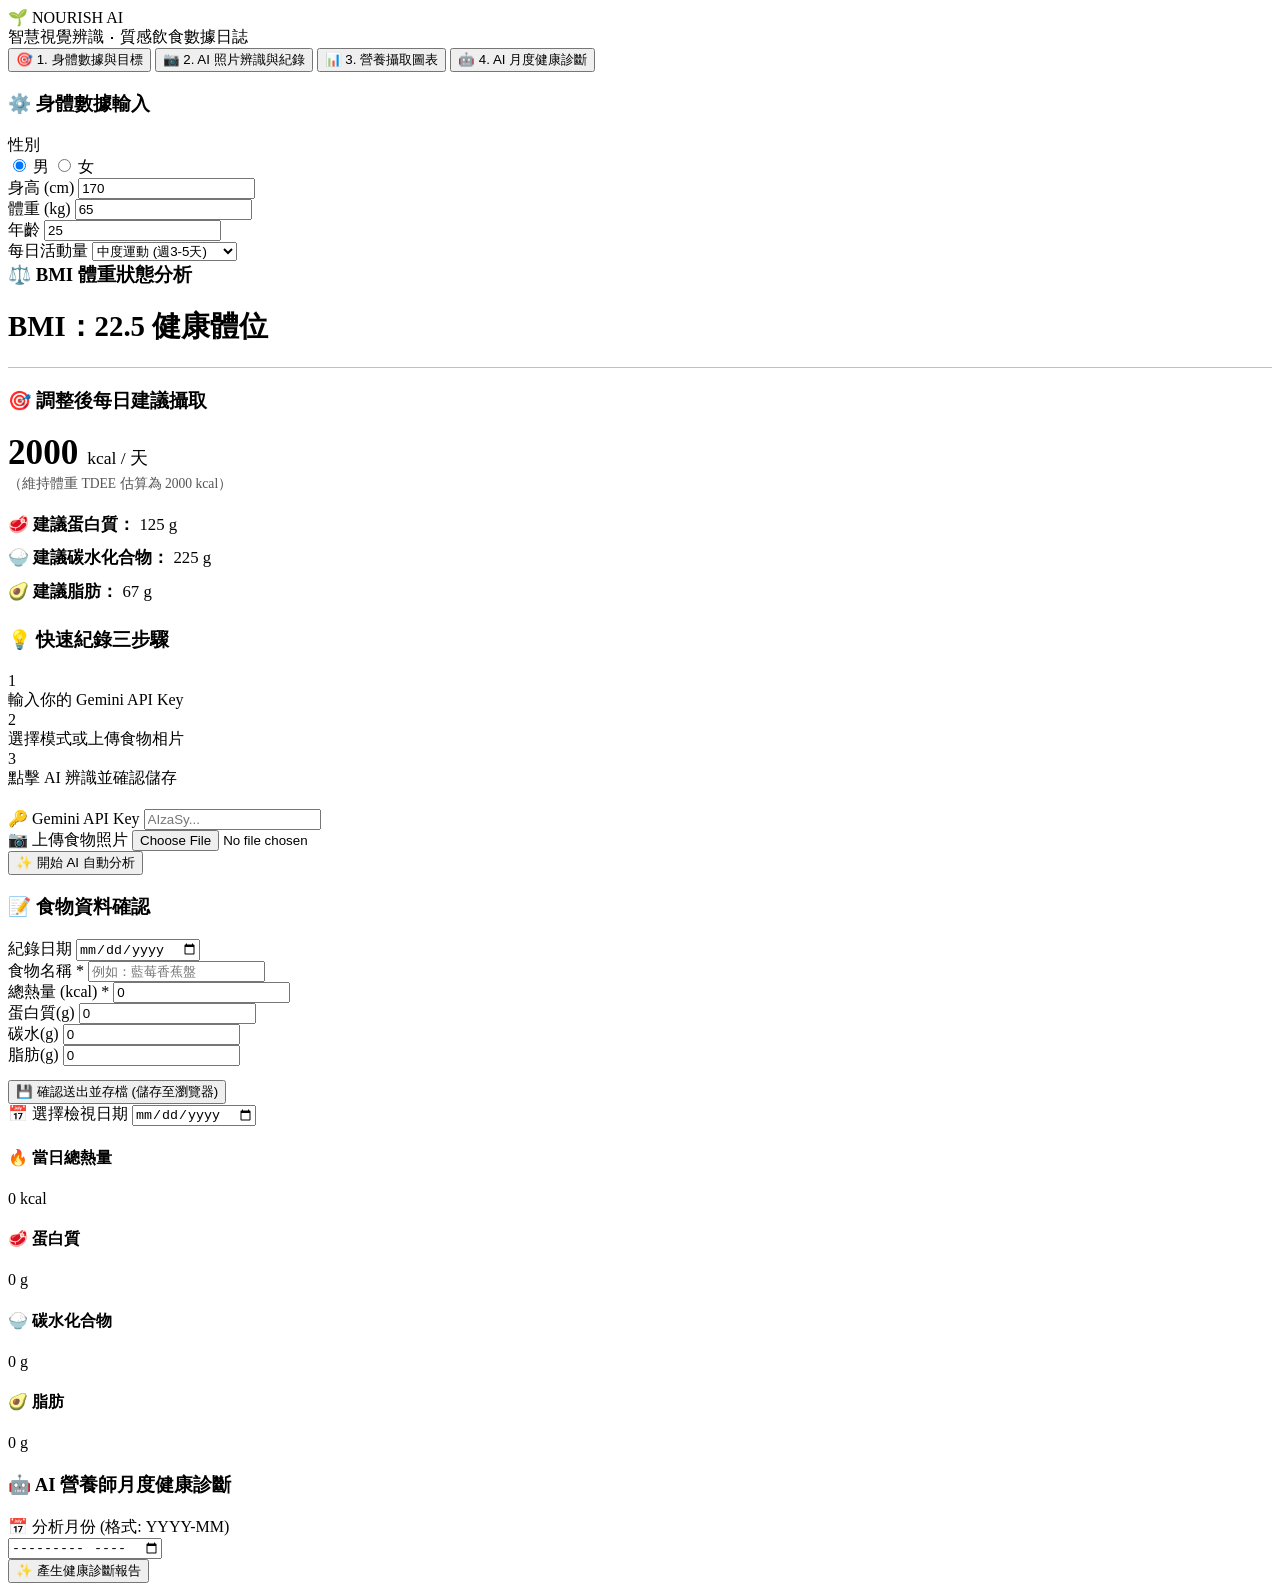
==== app.html @ be93e4ca "Create app.html" ====
<!DOCTYPE html>
<html lang="zh-TW">
<head>
    <meta charset="UTF-8">
    <meta name="viewport" content="width=device-width, initial-scale=1.0">
    <title>NOURISH AI - 智慧飲食與營養管理</title>
    <!-- CSS 樣式表 -->
    <link rel="stylesheet" href="style.css">
    <!-- Plotly.js 圖表庫 (CDN) -->
    <script src="https://cdn.plot.ly/plotly-2.27.0.min.js"></script>
</head>
<body>

    <div class="container">
        <!-- 頂部 Header 區域 -->
        <header class="brand-header">
            <div>
                <div class="brand-title">🌱 NOURISH AI</div>
                <div class="brand-desc">智慧視覺辨識 ‧ 質感飲食數據日誌</div>
            </div>
        </header>

        <!-- Tab 頁籤選單 -->
        <div class="tabs">
            <button class="tab-btn active" onclick="switchTab(0)">🎯 1. 身體數據與目標</button>
            <button class="tab-btn" onclick="switchTab(1)">📷 2. AI 照片辨識與紀錄</button>
            <button class="tab-btn" onclick="switchTab(2)">📊 3. 營養攝取圖表</button>
            <button class="tab-btn" onclick="switchTab(3)">🤖 4. AI 月度健康診斷</button>
        </div>

        <!-- Tab 1: 身體數據與目標 -->
        <div class="tab-content active" id="tab-0">
            <div class="grid-2">
                <div class="card">
                    <h3>⚙️ 身體數據輸入</h3>
                    <div class="form-group">
                        <label>性別</label>
                        <div class="radio-group">
                            <label><input type="radio" name="gender" value="男" checked onchange="calculateHealth()"> 男</label>
                            <label><input type="radio" name="gender" value="女" onchange="calculateHealth()"> 女</label>
                        </div>
                    </div>
                    <div class="form-row">
                        <div class="form-group">
                            <label>身高 (cm)</label>
                            <input type="number" id="height" value="170" oninput="calculateHealth()">
                        </div>
                        <div class="form-group">
                            <label>體重 (kg)</label>
                            <input type="number" id="weight" value="65" oninput="calculateHealth()">
                        </div>
                    </div>
                    <div class="form-row">
                        <div class="form-group">
                            <label>年齡</label>
                            <input type="number" id="age" value="25" oninput="calculateHealth()">
                        </div>
                        <div class="form-group">
                            <label>每日活動量</label>
                            <select id="activity" onchange="calculateHealth()">
                                <option value="1.2">久坐/無運動</option>
                                <option value="1.375">輕度運動 (週1-3天)</option>
                                <option value="1.55" selected>中度運動 (週3-5天)</option>
                                <option value="1.725">高強度運動 (週6-7天)</option>
                            </select>
                        </div>
                    </div>
                </div>

                <div class="warm-box">
                    <h3 style="margin-top:0;">⚖️ BMI 體重狀態分析</h3>
                    <div style="font-size: 1.8rem; font-weight: 700; margin-bottom: 10px;">
                        BMI：<span id="bmi-val">22.5</span>
                        <span id="bmi-badge" class="bmi-badge">健康體位</span>
                    </div>
                    <p id="bmi-advice" class="advice-box"></p>
                    <hr style="border:none; border-top: 1px solid #C2C69D; margin: 20px 0;">
                    <h3 style="margin-top:0;">🎯 調整後每日建議攝取</h3>
                    <div style="font-size: 2.2rem; font-weight: 800; margin: 0;">
                        <span id="target-cal">2000</span> <span style="font-size:1.1rem; font-weight:normal;">kcal / 天</span>
                    </div>
                    <p style="font-size:0.85rem; color:#555; margin-top:2px; margin-bottom:15px;">（維持體重 TDEE 估算為 <span id="tdee-val">2000</span> kcal）</p>
                    <div style="font-size:1.05rem; line-height:2.0;">
                        <b>🥩 建議蛋白質：</b> <span id="target-p">125</span> g<br>
                        <b>🍚 建議碳水化合物：</b> <span id="target-c">225</span> g<br>
                        <b>🥑 建議脂肪：</b> <span id="target-f">67</span> g
                    </div>
                </div>
            </div>
        </div>

        <!-- Tab 2: AI 照片辨識與紀錄 -->
        <div class="tab-content" id="tab-1">
            <div class="grid-2">
                <div class="card">
                    <h3>💡 快速紀錄三步驟</h3>
                    <div class="step-card"><div class="step-number">1</div><div class="step-title">輸入你的 Gemini API Key</div></div>
                    <div class="step-card"><div class="step-number">2</div><div class="step-title">選擇模式或上傳食物相片</div></div>
                    <div class="step-card"><div class="step-number">3</div><div class="step-title">點擊 AI 辨識並確認儲存</div></div>

                    <div class="form-group" style="margin-top:20px;">
                        <label>🔑 Gemini API Key</label>
                        <input type="password" id="api-key" placeholder="AIzaSy...">
                    </div>
                    <div class="form-group">
                        <label>📷 上傳食物照片</label>
                        <input type="file" id="image-input" accept="image/*" onchange="previewImage(event)">
                    </div>
                    <div id="image-preview-container" style="display:none; margin-bottom: 15px;">
                        <img id="image-preview" src="" alt="預覽照片" style="max-width:100%; border-radius:12px;">
                    </div>
                    <button class="btn" onclick="analyzeFoodImage()">✨ 開始 AI 自動分析</button>
                </div>

                <div class="card">
                    <h3>📝 食物資料確認</h3>
                    <div class="form-group">
                        <label>紀錄日期</label>
                        <input type="date" id="record-date">
                    </div>
                    <div class="form-group">
                        <label>食物名稱 *</label>
                        <input type="text" id="food-name" placeholder="例如：藍莓香蕉盤">
                    </div>
                    <div class="form-group">
                        <label>總熱量 (kcal) *</label>
                        <input type="number" id="food-cal" value="0">
                    </div>
                    <div class="form-row">
                        <div class="form-group">
                            <label>蛋白質(g)</label>
                            <input type="number" id="food-p" value="0">
                        </div>
                        <div class="form-group">
                            <label>碳水(g)</label>
                            <input type="number" id="food-c" value="0">
                        </div>
                        <div class="form-group">
                            <label>脂肪(g)</label>
                            <input type="number" id="food-f" value="0">
                        </div>
                    </div>
                    <p id="ai-desc" style="color:#7A8B7B; font-size:0.9rem;"></p>
                    <button class="btn" onclick="saveFoodLog()">💾 確認送出並存檔 (儲存至瀏覽器)</button>
                </div>
            </div>
        </div>

        <!-- Tab 3: 營養攝取圖表 -->
        <div class="tab-content" id="tab-2">
            <div class="card">
                <div class="form-group" style="max-width: 300px;">
                    <label>📅 選擇檢視日期</label>
                    <input type="date" id="view-date" onchange="renderCharts()">
                </div>
                <div class="metrics-grid">
                    <div class="metric-card"><h4>🔥 當日總熱量</h4><p id="m-cal">0 kcal</p></div>
                    <div class="metric-card"><h4>🥩 蛋白質</h4><p id="m-p">0 g</p></div>
                    <div class="metric-card"><h4>🍚 碳水化合物</h4><p id="m-c">0 g</p></div>
                    <div class="metric-card"><h4>🥑 脂肪</h4><p id="m-f">0 g</p></div>
                </div>
                <div class="grid-2" style="margin-top:20px;">
                    <div id="pie-chart"></div>
                    <div id="bar-chart"></div>
                </div>
            </div>
        </div>

        <!-- Tab 4: AI 月度健康診斷 -->
        <div class="tab-content" id="tab-3">
            <div class="card">
                <h3>🤖 AI 營養師月度健康診斷</h3>
                <div class="form-group" style="max-width: 300px;">
                    <label>📅 分析月份 (格式: YYYY-MM)</label>
                    <input type="month" id="diag-month">
                </div>
                <button class="btn" onclick="generateMonthlyDiagnosis()">✨ 產生健康診斷報告</button>
            </div>
            <div id="diag-result" class="warm-box" style="margin-top:20px; display:none;">
                <h3 style="margin-top:0;">📋 AI 診斷報告</h3>
                <div id="diag-content" style="line-height:1.8; whitespace: pre-line;"></div>
            </div>
        </div>
    </div>

    <!-- JavaScript 邏輯 -->
    <script src="script.js"></script>
</body>
</html>
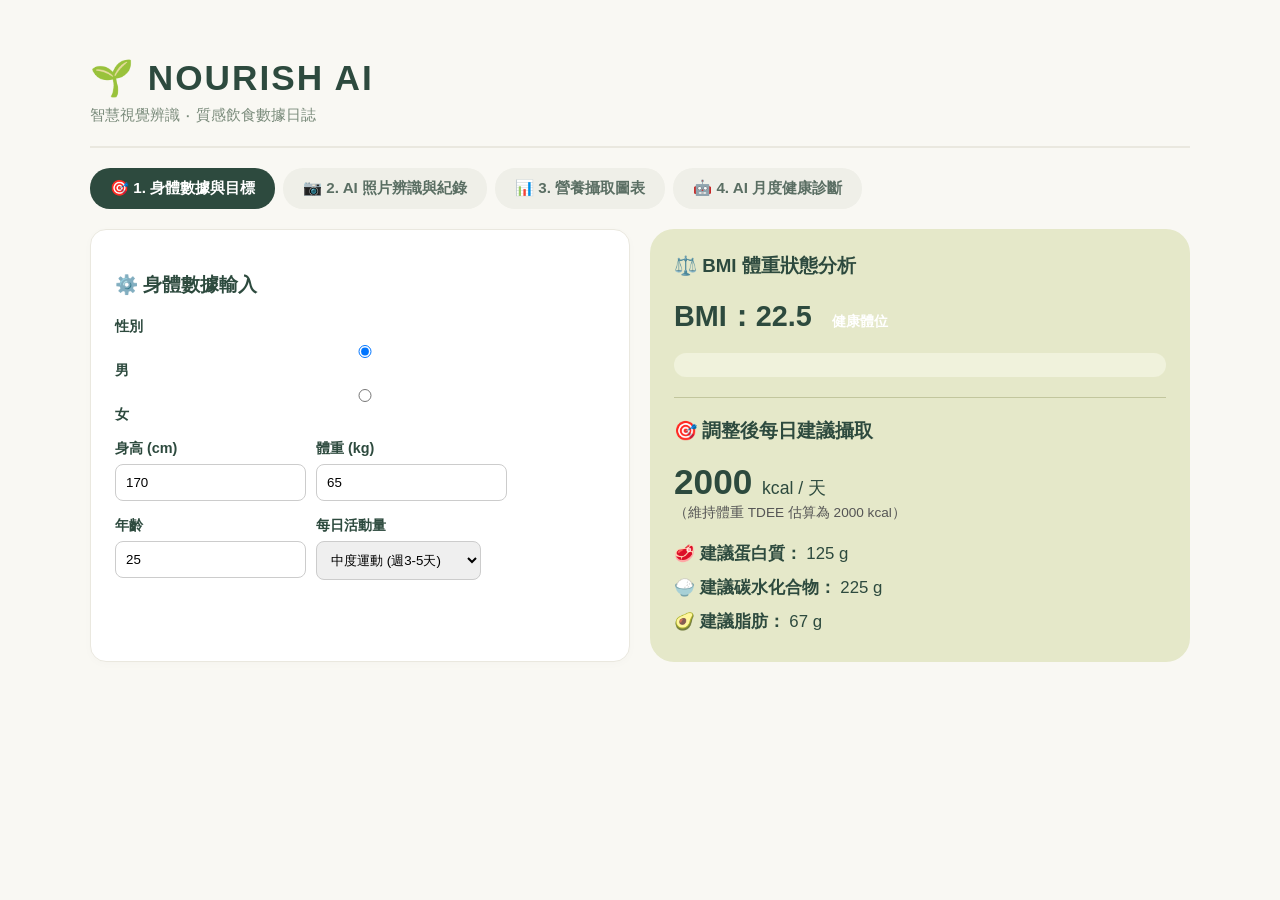
==== commit 852ee181: "Update app.html" ====
--- a/app.html
+++ b/app.html
@@ -5,9 +5,9 @@
     <meta name="viewport" content="width=device-width, initial-scale=1.0">
     <title>NOURISH AI - 智慧飲食與營養管理</title>
     <!-- CSS 樣式表 -->
-    <link rel="stylesheet" href="style.css">
+    <link rel="stylesheet" href="app.css">
     <!-- Plotly.js 圖表庫 (CDN) -->
-    <script src="https://cdn.plot.ly/plotly-2.27.0.min.js"></script>
+    <script src="app.js"></script>
 </head>
 <body>
 
@@ -184,6 +184,6 @@
     </div>
 
     <!-- JavaScript 邏輯 -->
-    <script src="script.js"></script>
+    <script src="app.js"></script>
 </body>
 </html>
--- a/app.css
+++ b/app.css
@@ -0,0 +1,171 @@
+/* 全局背景：柔和暖燕麥色 */
+body {
+    background-color: #F9F8F3;
+    color: #2D4A3E;
+    font-family: -apple-system, BlinkMacSystemFont, "Segoe UI", Roboto, sans-serif;
+    margin: 0;
+    padding: 20px;
+}
+
+.container {
+    max-width: 1100px;
+    margin: 0 auto;
+}
+
+/* 頂部 Header 區域 */
+.brand-header {
+    padding: 35px 0px 20px 0px;
+    border-bottom: 2px solid #EAE8DF;
+    margin-bottom: 20px;
+}
+.brand-title {
+    font-size: 2.2rem;
+    font-weight: 800;
+    letter-spacing: 2px;
+    color: #2D4A3E;
+    line-height: 1.3;
+}
+.brand-desc {
+    color: #7A8B7B;
+    font-size: 0.95rem;
+    margin-top: 4px;
+}
+
+/* Tabs */
+.tabs {
+    display: flex;
+    gap: 8px;
+    flex-wrap: wrap;
+    margin-bottom: 20px;
+}
+.tab-btn {
+    background-color: #EFEFE8;
+    color: #5A6E63;
+    border-radius: 20px;
+    border: none;
+    padding: 10px 20px;
+    font-weight: 600;
+    font-size: 0.95rem;
+    cursor: pointer;
+    transition: all 0.2s;
+}
+.tab-btn.active {
+    background-color: #2D4A3E;
+    color: #FFFFFF;
+}
+
+.tab-content {
+    display: none;
+}
+.tab-content.active {
+    display: block;
+}
+
+/* Cards & Layout */
+.grid-2 {
+    display: grid;
+    grid-template-columns: 1fr 1fr;
+    gap: 20px;
+}
+@media (max-width: 768px) {
+    .grid-2 { grid-template-columns: 1fr; }
+}
+
+.card {
+    background: #FFFFFF;
+    border-radius: 16px;
+    padding: 24px;
+    border: 1px solid #EAE8DF;
+    box-shadow: 0 2px 10px rgba(0,0,0,0.02);
+}
+
+.warm-box {
+    background-color: #E5E8C9;
+    border-radius: 24px;
+    padding: 24px;
+    color: #2D4A3E;
+}
+
+.form-group {
+    margin-bottom: 15px;
+}
+.form-group label {
+    display: block;
+    margin-bottom: 6px;
+    font-weight: 600;
+    font-size: 0.9rem;
+}
+input, select {
+    width: 100%;
+    padding: 10px;
+    border-radius: 8px;
+    border: 1px solid #CCC;
+    box-sizing: border-box;
+}
+.form-row {
+    display: flex;
+    gap: 10px;
+}
+
+.step-card {
+    background-color: #F9F8F3;
+    border-radius: 14px;
+    padding: 12px 16px;
+    margin-bottom: 10px;
+    display: flex;
+    align-items: center;
+}
+.step-number {
+    background-color: #E5E8C9;
+    width: 28px;
+    height: 28px;
+    border-radius: 50%;
+    display: flex;
+    align-items: center;
+    justify-content: center;
+    font-weight: 700;
+    margin-right: 12px;
+}
+
+.bmi-badge {
+    padding: 4px 12px;
+    border-radius: 12px;
+    color: white;
+    font-size: 0.9rem;
+}
+
+.advice-box {
+    background: #F0F2DC;
+    padding: 12px;
+    border-radius: 12px;
+    font-size: 0.95rem;
+}
+
+.btn {
+    background-color: #2D4A3E;
+    color: white;
+    border: none;
+    padding: 12px 24px;
+    border-radius: 25px;
+    font-weight: 600;
+    width: 100%;
+    cursor: pointer;
+}
+.btn:hover {
+    background-color: #1F352C;
+}
+
+.metrics-grid {
+    display: grid;
+    grid-template-columns: repeat(auto-fit, minmax(150px, 1fr));
+    gap: 15px;
+    margin-top: 15px;
+}
+.metric-card {
+    background: #F9F8F3;
+    padding: 15px;
+    border-radius: 12px;
+    text-align: center;
+}
+.metric-card h4 { margin: 0; font-size: 0.85rem; color: #7A8B7B; }
+.metric-card p { margin: 8px 0 0 0; font-size: 1.3rem; font-weight: 700; }
